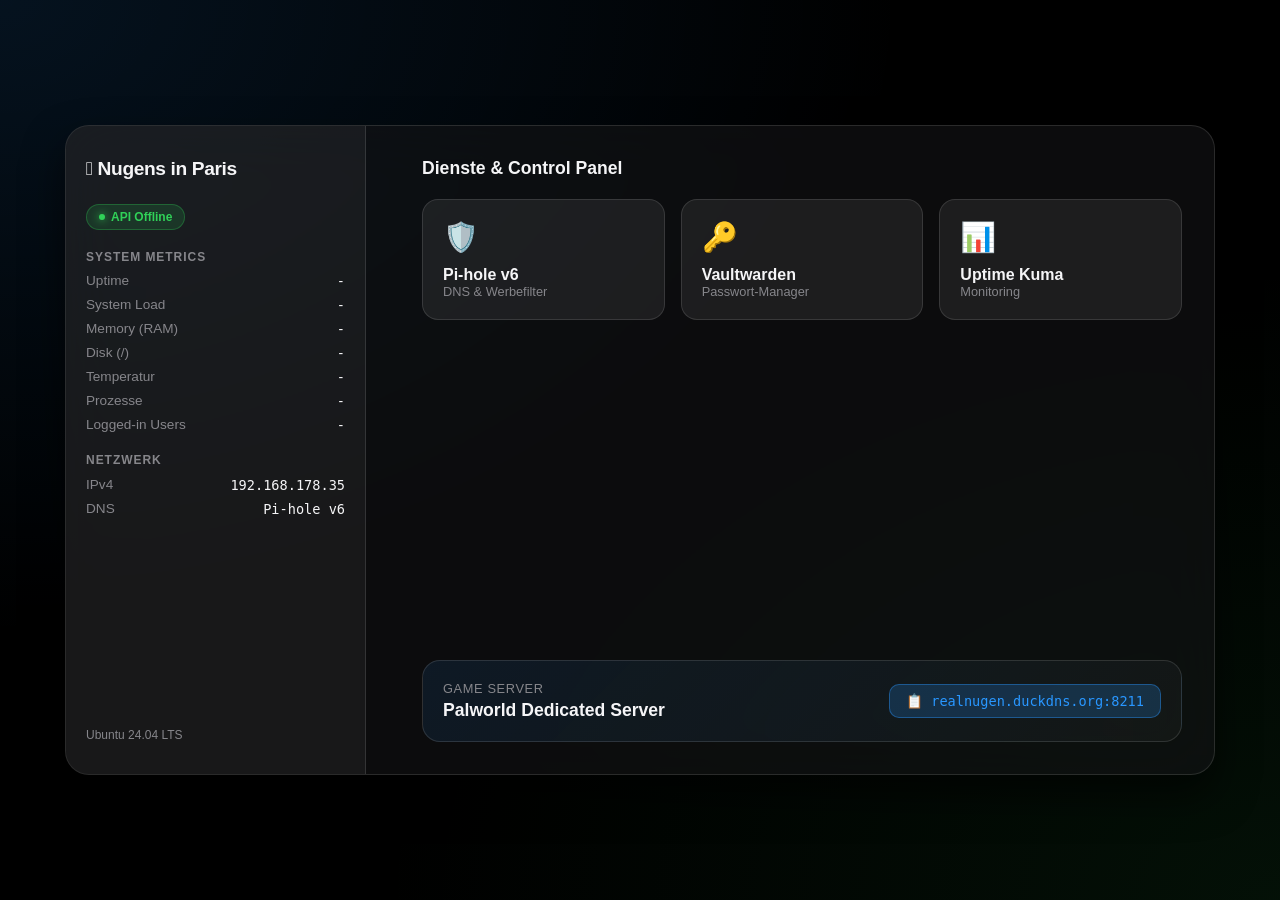
==== index.html @ bb3139d3 "Nugens in Paris UI & Live Data Fix" ====
<!DOCTYPE html>
<html lang="de">
<head>
    <meta charset="UTF-8">
    <meta name="viewport" content="width=device-width, initial-scale=1.0">
    <title>Nugens in Paris</title>
    <style>
        :root {
            --bg-color: #000000;
            --sidebar-bg: rgba(255, 255, 255, 0.05);
            --card-bg: rgba(255, 255, 255, 0.07);
            --card-border: rgba(255, 255, 255, 0.12);
            --card-hover: rgba(255, 255, 255, 0.14);
            --text-primary: #f5f5f7;
            --text-secondary: #86868b;
            --accent-blue: #2997ff;
            --accent-green: #30d158;
            --blur-amount: 30px;
        }

        * {
            box-sizing: border-box;
            margin: 0;
            padding: 0;
        }

        body {
            font-family: -apple-system, BlinkMacSystemFont, "SF Pro Display", "SF Pro Text", "Helvetica Neue", Helvetica, Arial, sans-serif;
            background-color: var(--bg-color);
            background-image: 
                radial-gradient(at 0% 0%, rgba(41, 151, 255, 0.12) 0px, transparent 50%),
                radial-gradient(at 100% 100%, rgba(48, 209, 88, 0.08) 0px, transparent 50%);
            background-attachment: fixed;
            color: var(--text-primary);
            min-height: 100vh;
            display: flex;
            justify-content: center;
            align-items: center;
            padding: 2rem;
            -webkit-font-smoothing: antialiased;
        }

        .app-shell {
            display: grid;
            grid-template-columns: 300px 1fr;
            gap: 1.5rem;
            max-width: 1150px;
            width: 100%;
            min-height: 650px;
            background: rgba(20, 20, 22, 0.6);
            backdrop-filter: blur(var(--blur-amount));
            -webkit-backdrop-filter: blur(var(--blur-amount));
            border: 1px solid var(--card-border);
            border-radius: 24px;
            overflow: hidden;
            box-shadow: 0 20px 40px rgba(0,0,0,0.6);
        }

        .sidebar {
            background: var(--sidebar-bg);
            border-right: 1px solid var(--card-border);
            padding: 2rem 1.25rem;
            display: flex;
            flex-direction: column;
            justify-content: space-between;
        }

        .brand {
            font-size: 1.2rem;
            font-weight: 700;
            letter-spacing: -0.02em;
            margin-bottom: 1.5rem;
        }

        .status-pill {
            display: inline-flex;
            align-items: center;
            gap: 6px;
            background: rgba(48, 209, 88, 0.15);
            border: 1px solid rgba(48, 209, 88, 0.3);
            color: var(--accent-green);
            padding: 0.3rem 0.75rem;
            border-radius: 99px;
            font-size: 0.75rem;
            font-weight: 600;
        }

        .status-dot {
            width: 6px;
            height: 6px;
            border-radius: 50%;
            background-color: var(--accent-green);
            box-shadow: 0 0 8px var(--accent-green);
        }

        .sidebar-section {
            margin-top: 1.25rem;
        }

        .sidebar-title {
            font-size: 0.75rem;
            text-transform: uppercase;
            letter-spacing: 0.08em;
            color: var(--text-secondary);
            margin-bottom: 0.6rem;
            font-weight: 600;
        }

        .info-list {
            display: flex;
            flex-direction: column;
            gap: 0.5rem;
            font-size: 0.85rem;
        }

        .info-item {
            display: flex;
            justify-content: space-between;
            color: var(--text-secondary);
        }

        .info-value {
            color: var(--text-primary);
            font-weight: 500;
            font-family: SFMono-Regular, Consolas, monospace;
        }

        .content {
            padding: 2rem;
            display: flex;
            flex-direction: column;
            justify-content: space-between;
        }

        .section-header {
            font-size: 1.1rem;
            font-weight: 600;
            margin-bottom: 1.25rem;
            color: var(--text-primary);
        }

        .grid {
            display: grid;
            grid-template-columns: repeat(auto-fit, minmax(180px, 1fr));
            gap: 1rem;
            margin-bottom: 2rem;
        }

        .card {
            background: var(--card-bg);
            border: 1px solid var(--card-border);
            border-radius: 16px;
            padding: 1.25rem;
            text-decoration: none;
            color: inherit;
            transition: all 0.2s ease;
            display: flex;
            flex-direction: column;
            gap: 0.75rem;
        }

        .card:hover {
            background: var(--card-hover);
            transform: translateY(-3px);
            border-color: rgba(255, 255, 255, 0.25);
        }

        .card-icon { font-size: 1.8rem; }
        .card-title { font-size: 1rem; font-weight: 600; }
        .card-sub { font-size: 0.8rem; color: var(--text-secondary); }

        .pal-card {
            background: linear-gradient(135deg, rgba(41, 151, 255, 0.1), rgba(255, 255, 255, 0.03));
            border: 1px solid var(--card-border);
            border-radius: 18px;
            padding: 1.25rem;
            display: flex;
            justify-content: space-between;
            align-items: center;
        }

        .copy-btn {
            background: rgba(41, 151, 255, 0.2);
            border: 1px solid rgba(41, 151, 255, 0.4);
            color: var(--accent-blue);
            padding: 0.5rem 1rem;
            border-radius: 10px;
            font-family: SFMono-Regular, Consolas, monospace;
            font-size: 0.85rem;
            cursor: pointer;
            transition: background 0.2s;
        }

        .copy-btn:hover { background: rgba(41, 151, 255, 0.35); }

        @media (max-width: 768px) {
            .app-shell { grid-template-columns: 1fr; }
            .sidebar { border-right: none; border-bottom: 1px solid var(--card-border); }
        }
    </style>
</head>
<body>

<div class="app-shell">
    <!-- Links: Sidebar -->
    <div class="sidebar">
        <div>
            <div class="brand"> Nugens in Paris</div>

            <div style="margin-bottom: 1rem;">
                <div class="status-pill">
                    <span class="status-dot"></span>
                    <span id="server-status">Server Online</span>
                </div>
            </div>

            <!-- Server Performance Metrics -->
            <div class="sidebar-section">
                <div class="sidebar-title">System Metrics</div>
                <div class="info-list">
                    <div class="info-item"><span>Uptime</span><span class="info-value" id="sys-uptime">-</span></div>
                    <div class="info-item"><span>System Load</span><span class="info-value" id="sys-load">-</span></div>
                    <div class="info-item"><span>Memory (RAM)</span><span class="info-value" id="sys-ram">-</span></div>
                    <div class="info-item"><span>Disk (/)</span><span class="info-value" id="sys-disk">-</span></div>
                    <div class="info-item"><span>Temperatur</span><span class="info-value" id="sys-temp">-</span></div>
                    <div class="info-item"><span>Prozesse</span><span class="info-value" id="sys-procs">-</span></div>
                    <div class="info-item"><span>Logged-in Users</span><span class="info-value" id="sys-users">-</span></div>
                </div>
            </div>

            <!-- Network Details -->
            <div class="sidebar-section">
                <div class="sidebar-title">Netzwerk</div>
                <div class="info-list">
                    <div class="info-item"><span>IPv4</span><span class="info-value">192.168.178.35</span></div>
                    <div class="info-item"><span>DNS</span><span class="info-value">Pi-hole v6</span></div>
                </div>
            </div>
        </div>

        <div style="font-size: 0.75rem; color: var(--text-secondary); margin-top: 1.5rem;">
            Ubuntu 24.04 LTS
        </div>
    </div>

    <!-- Rechts: Haupt-Anwendungen -->
    <div class="content">
        <div>
            <div class="section-header">Dienste & Control Panel</div>
            <div class="grid">
                <a href="http://192.168.178.35:8088/admin" target="_blank" class="card">
                    <div class="card-icon">🛡️</div>
                    <div>
                        <div class="card-title">Pi-hole v6</div>
                        <div class="card-sub">DNS & Werbefilter</div>
                    </div>
                </a>

                <a href="https://enviably-saturday-barrette.ngrok-free.dev" target="_blank" class="card">
                    <div class="card-icon">🔑</div>
                    <div>
                        <div class="card-title">Vaultwarden</div>
                        <div class="card-sub">Passwort-Manager</div>
                    </div>
                </a>

                <a href="http://192.168.178.35:3001" target="_blank" class="card">
                    <div class="card-icon">📊</div>
                    <div>
                        <div class="card-title">Uptime Kuma</div>
                        <div class="card-sub">Monitoring</div>
                    </div>
                </a>
            </div>
        </div>

        <div class="pal-card">
            <div>
                <div style="font-size: 0.8rem; color: var(--text-secondary); text-transform: uppercase; letter-spacing: 0.05em; margin-bottom: 0.25rem;">Game Server</div>
                <div style="font-size: 1.1rem; font-weight: 600;">Palworld Dedicated Server</div>
            </div>
            <button class="copy-btn" onclick="copyAddress('realnugen.duckdns.org:8211')">
                📋 realnugen.duckdns.org:8211
            </button>
        </div>
    </div>
</div>

<script>
    function copyAddress(text) {
        navigator.clipboard.writeText(text);
        alert('Server-Adresse kopiert: ' + text);
    }

    async function fetchServerStats() {
        try {
            const response = await fetch('https://enviably-saturday-barrette.ngrok-free.dev/api/stats', {
                headers: { 'ngrok-skip-browser-warning': 'true' }
            });
            if (response.ok) {
                const data = await response.json();
                
                document.getElementById('sys-uptime').innerText = data.uptime || '-';
                document.getElementById('sys-load').innerText = data.load !== undefined ? data.load : '-';
                document.getElementById('sys-ram').innerText = data.memory ? (data.memory.percent + '%') : '-';
                document.getElementById('sys-disk').innerText = data.disk ? (data.disk.percent + '%') : '-';
                document.getElementById('sys-temp').innerText = data.temp ? (data.temp + ' °C') : '-';
                document.getElementById('sys-procs').innerText = data.processes !== undefined ? data.processes : '-';
                document.getElementById('sys-users').innerText = data.users !== undefined ? data.users : '-';
            }
        } catch (e) {
            console.log('API nicht erreichbar:', e);
            document.getElementById('server-status').innerText = 'API Offline';
        }
    }

    fetchServerStats();
    setInterval(fetchServerStats, 10000);
</script>

</body>
</html>
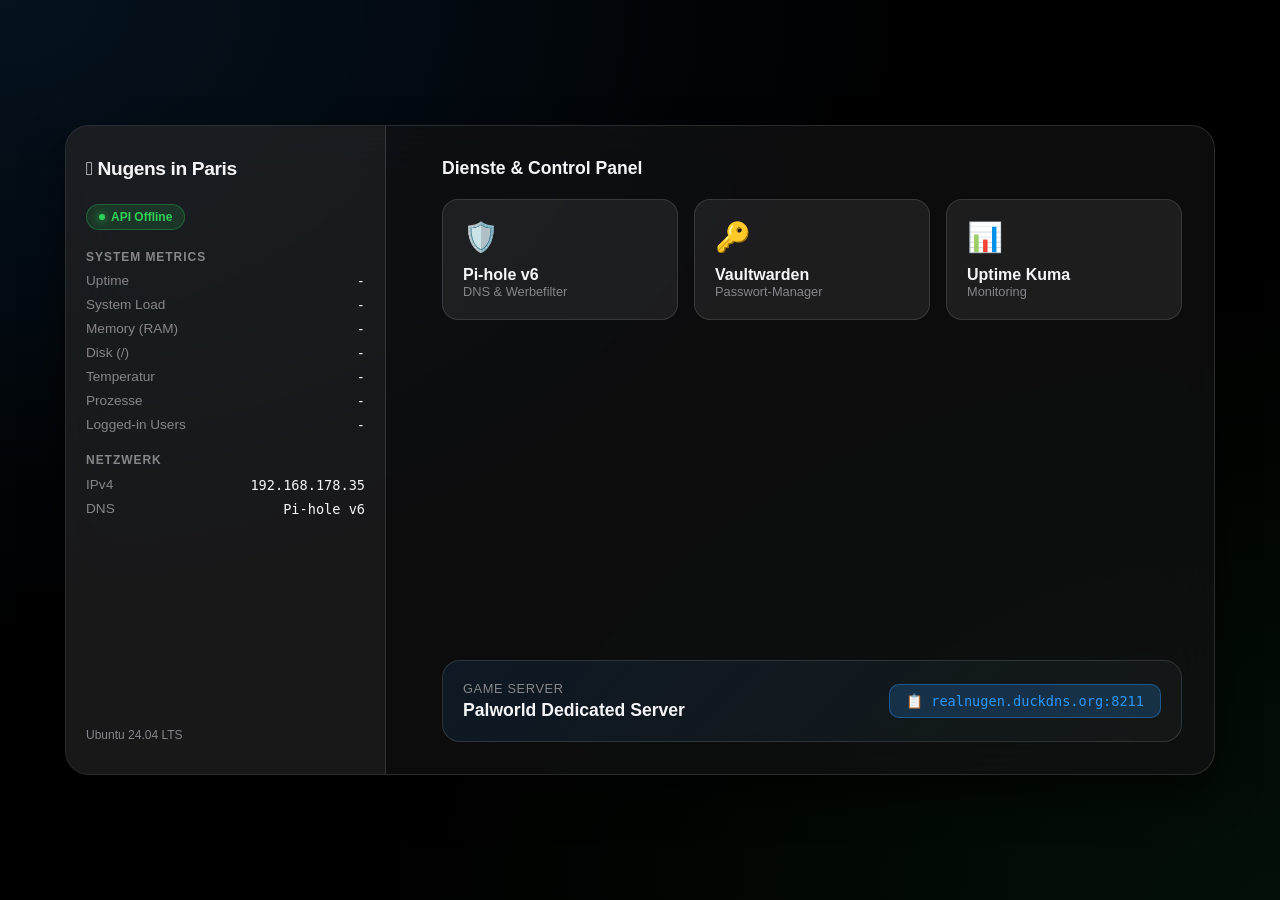
==== commit 21ead5e0: "Fix memory and disk formatting" ====
--- a/index.html
+++ b/index.html
@@ -42,7 +42,7 @@
 
         .app-shell {
             display: grid;
-            grid-template-columns: 300px 1fr;
+            grid-template-columns: 320px 1fr;
             gap: 1.5rem;
             max-width: 1150px;
             width: 100%;
@@ -117,12 +117,14 @@
             display: flex;
             justify-content: space-between;
             color: var(--text-secondary);
+            gap: 1rem;
         }
 
         .info-value {
             color: var(--text-primary);
             font-weight: 500;
             font-family: SFMono-Regular, Consolas, monospace;
+            text-align: right;
         }
 
         .content {
@@ -292,6 +294,14 @@
         alert('Server-Adresse kopiert: ' + text);
     }
 
+    function formatVal(val) {
+        if (!val && val !== 0) return '-';
+        if (typeof val === 'object' && val !== null) {
+            return val.percent !== undefined ? (val.percent + '%') : JSON.stringify(val);
+        }
+        return val;
+    }
+
     async function fetchServerStats() {
         try {
             const response = await fetch('https://enviably-saturday-barrette.ngrok-free.dev/api/stats', {
@@ -300,13 +310,13 @@
             if (response.ok) {
                 const data = await response.json();
                 
-                document.getElementById('sys-uptime').innerText = data.uptime || '-';
-                document.getElementById('sys-load').innerText = data.load !== undefined ? data.load : '-';
-                document.getElementById('sys-ram').innerText = data.memory ? (data.memory.percent + '%') : '-';
-                document.getElementById('sys-disk').innerText = data.disk ? (data.disk.percent + '%') : '-';
+                document.getElementById('sys-uptime').innerText = formatVal(data.uptime);
+                document.getElementById('sys-load').innerText = formatVal(data.load);
+                document.getElementById('sys-ram').innerText = formatVal(data.memory);
+                document.getElementById('sys-disk').innerText = formatVal(data.disk);
                 document.getElementById('sys-temp').innerText = data.temp ? (data.temp + ' °C') : '-';
-                document.getElementById('sys-procs').innerText = data.processes !== undefined ? data.processes : '-';
-                document.getElementById('sys-users').innerText = data.users !== undefined ? data.users : '-';
+                document.getElementById('sys-procs').innerText = formatVal(data.processes);
+                document.getElementById('sys-users').innerText = formatVal(data.users);
             }
         } catch (e) {
             console.log('API nicht erreichbar:', e);
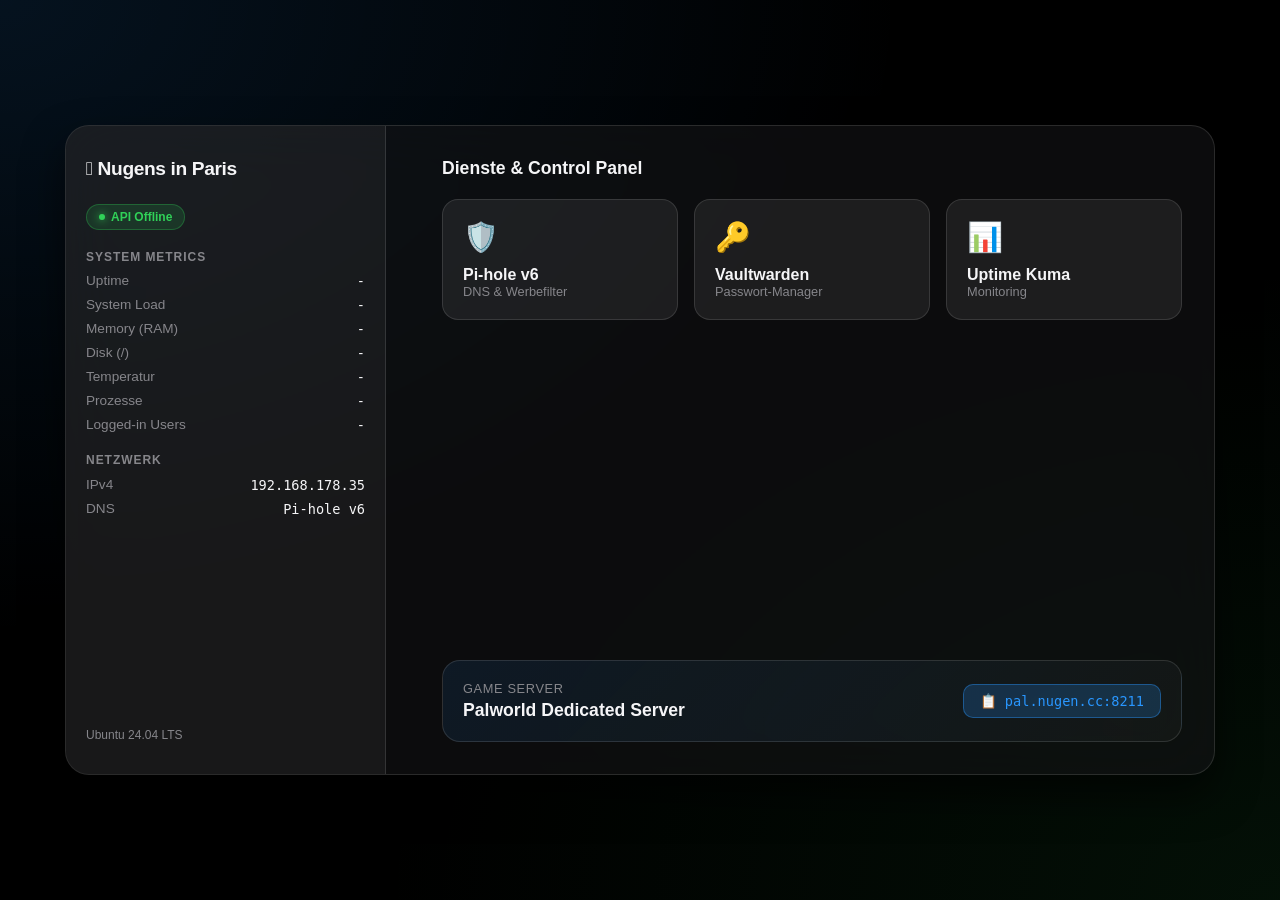
==== commit e92a36b7: "Update Palworld server address to pal.nugen.cc" ====
--- a/index.html
+++ b/index.html
@@ -281,8 +281,8 @@
                 <div style="font-size: 0.8rem; color: var(--text-secondary); text-transform: uppercase; letter-spacing: 0.05em; margin-bottom: 0.25rem;">Game Server</div>
                 <div style="font-size: 1.1rem; font-weight: 600;">Palworld Dedicated Server</div>
             </div>
-            <button class="copy-btn" onclick="copyAddress('realnugen.duckdns.org:8211')">
-                📋 realnugen.duckdns.org:8211
+            <button class="copy-btn" onclick="copyAddress('pal.nugen.cc:8211')">
+                📋 pal.nugen.cc:8211
             </button>
         </div>
     </div>
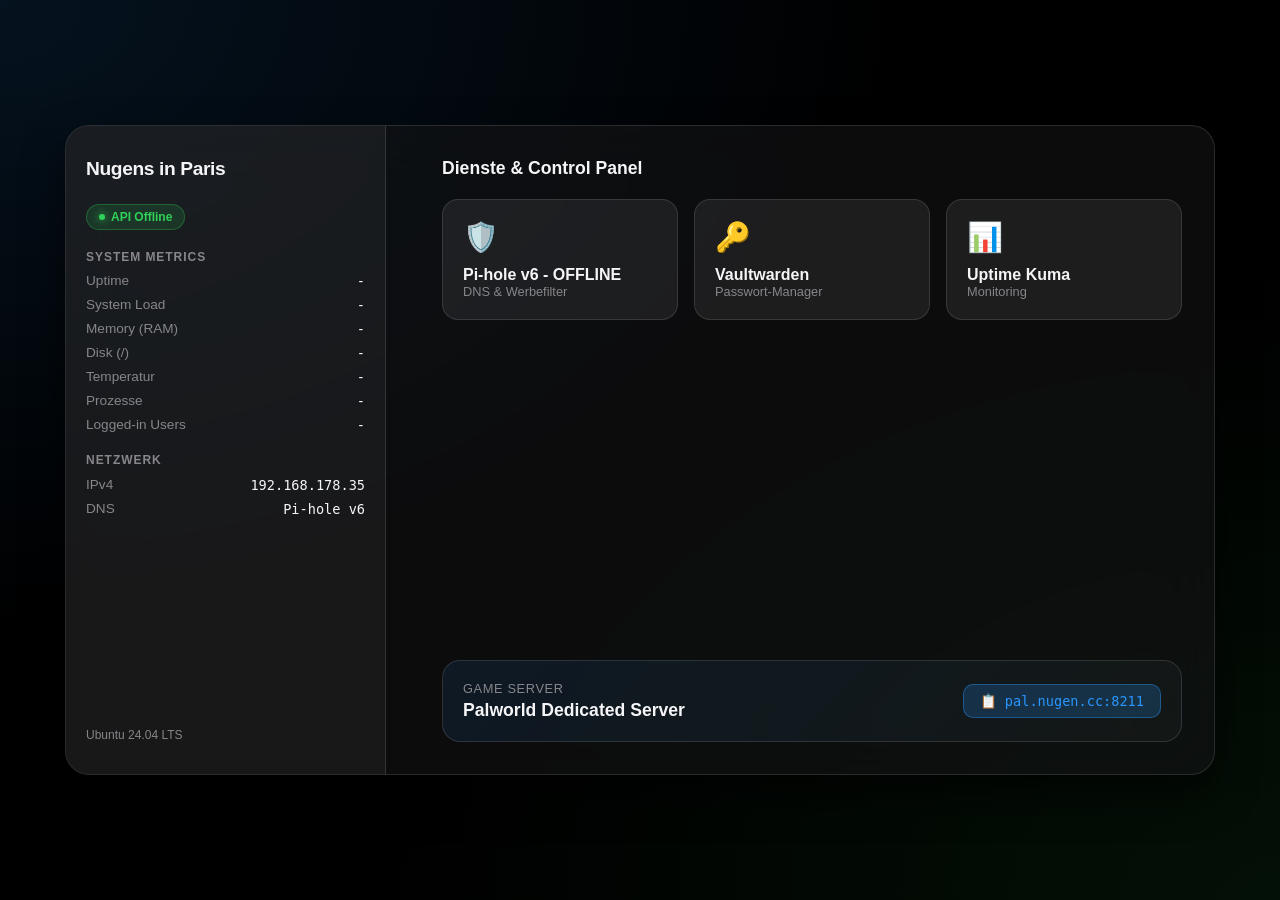
==== commit efa82807: "Update Vaultwarden URL to https://pw.nugen.cc" ====
--- a/index.html
+++ b/index.html
@@ -207,7 +207,7 @@
     <!-- Links: Sidebar -->
     <div class="sidebar">
         <div>
-            <div class="brand"> Nugens in Paris</div>
+            <div class="brand">Nugens in Paris</div>
 
             <div style="margin-bottom: 1rem;">
                 <div class="status-pill">
@@ -253,12 +253,12 @@
                 <a href="http://192.168.178.35:8088/admin" target="_blank" class="card">
                     <div class="card-icon">🛡️</div>
                     <div>
-                        <div class="card-title">Pi-hole v6</div>
+                        <div class="card-title">Pi-hole v6 - OFFLINE </div>
                         <div class="card-sub">DNS & Werbefilter</div>
                     </div>
                 </a>
 
-                <a href="https://enviably-saturday-barrette.ngrok-free.dev" target="_blank" class="card">
+                <a href="https://api.nugen.cc/api/stats" target="_blank" class="card">
                     <div class="card-icon">🔑</div>
                     <div>
                         <div class="card-title">Vaultwarden</div>
@@ -266,7 +266,7 @@
                     </div>
                 </a>
 
-                <a href="http://192.168.178.35:3001" target="_blank" class="card">
+                <a href="https://pw.nugen.cc" target="_blank" class="card">
                     <div class="card-icon">📊</div>
                     <div>
                         <div class="card-title">Uptime Kuma</div>
@@ -304,9 +304,8 @@
 
     async function fetchServerStats() {
         try {
-            const response = await fetch('https://enviably-saturday-barrette.ngrok-free.dev/api/stats', {
-                headers: { 'ngrok-skip-browser-warning': 'true' }
-            });
+            const response = await fetch('https://api.nugen.cc/api/stats');
+
             if (response.ok) {
                 const data = await response.json();
                 
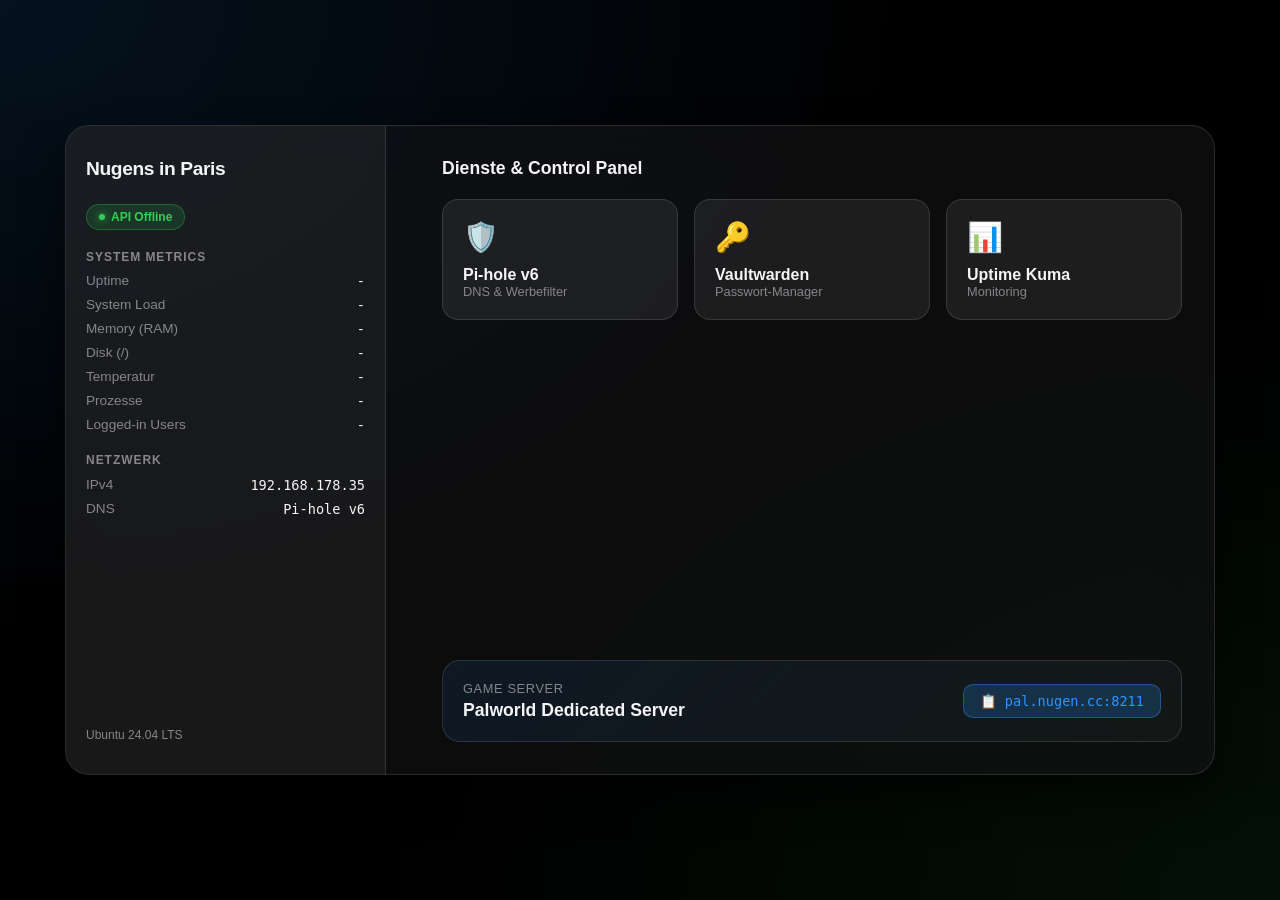
==== commit 02b24d2d: "Textanpassungen in index.html" ====
--- a/index.html
+++ b/index.html
@@ -253,12 +253,12 @@
                 <a href="http://192.168.178.35:8088/admin" target="_blank" class="card">
                     <div class="card-icon">🛡️</div>
                     <div>
-                        <div class="card-title">Pi-hole v6 - OFFLINE </div>
+                        <div class="card-title">Pi-hole v6</div>
                         <div class="card-sub">DNS & Werbefilter</div>
                     </div>
                 </a>
 
-                <a href="https://api.nugen.cc/api/stats" target="_blank" class="card">
+                <a href="https://pw.nugen.cc" target="_blank" class="card">
                     <div class="card-icon">🔑</div>
                     <div>
                         <div class="card-title">Vaultwarden</div>
@@ -266,7 +266,7 @@
                     </div>
                 </a>
 
-                <a href="https://pw.nugen.cc" target="_blank" class="card">
+                <a href="http://192.168.178.35:3001" target="_blank" class="card">
                     <div class="card-icon">📊</div>
                     <div>
                         <div class="card-title">Uptime Kuma</div>
